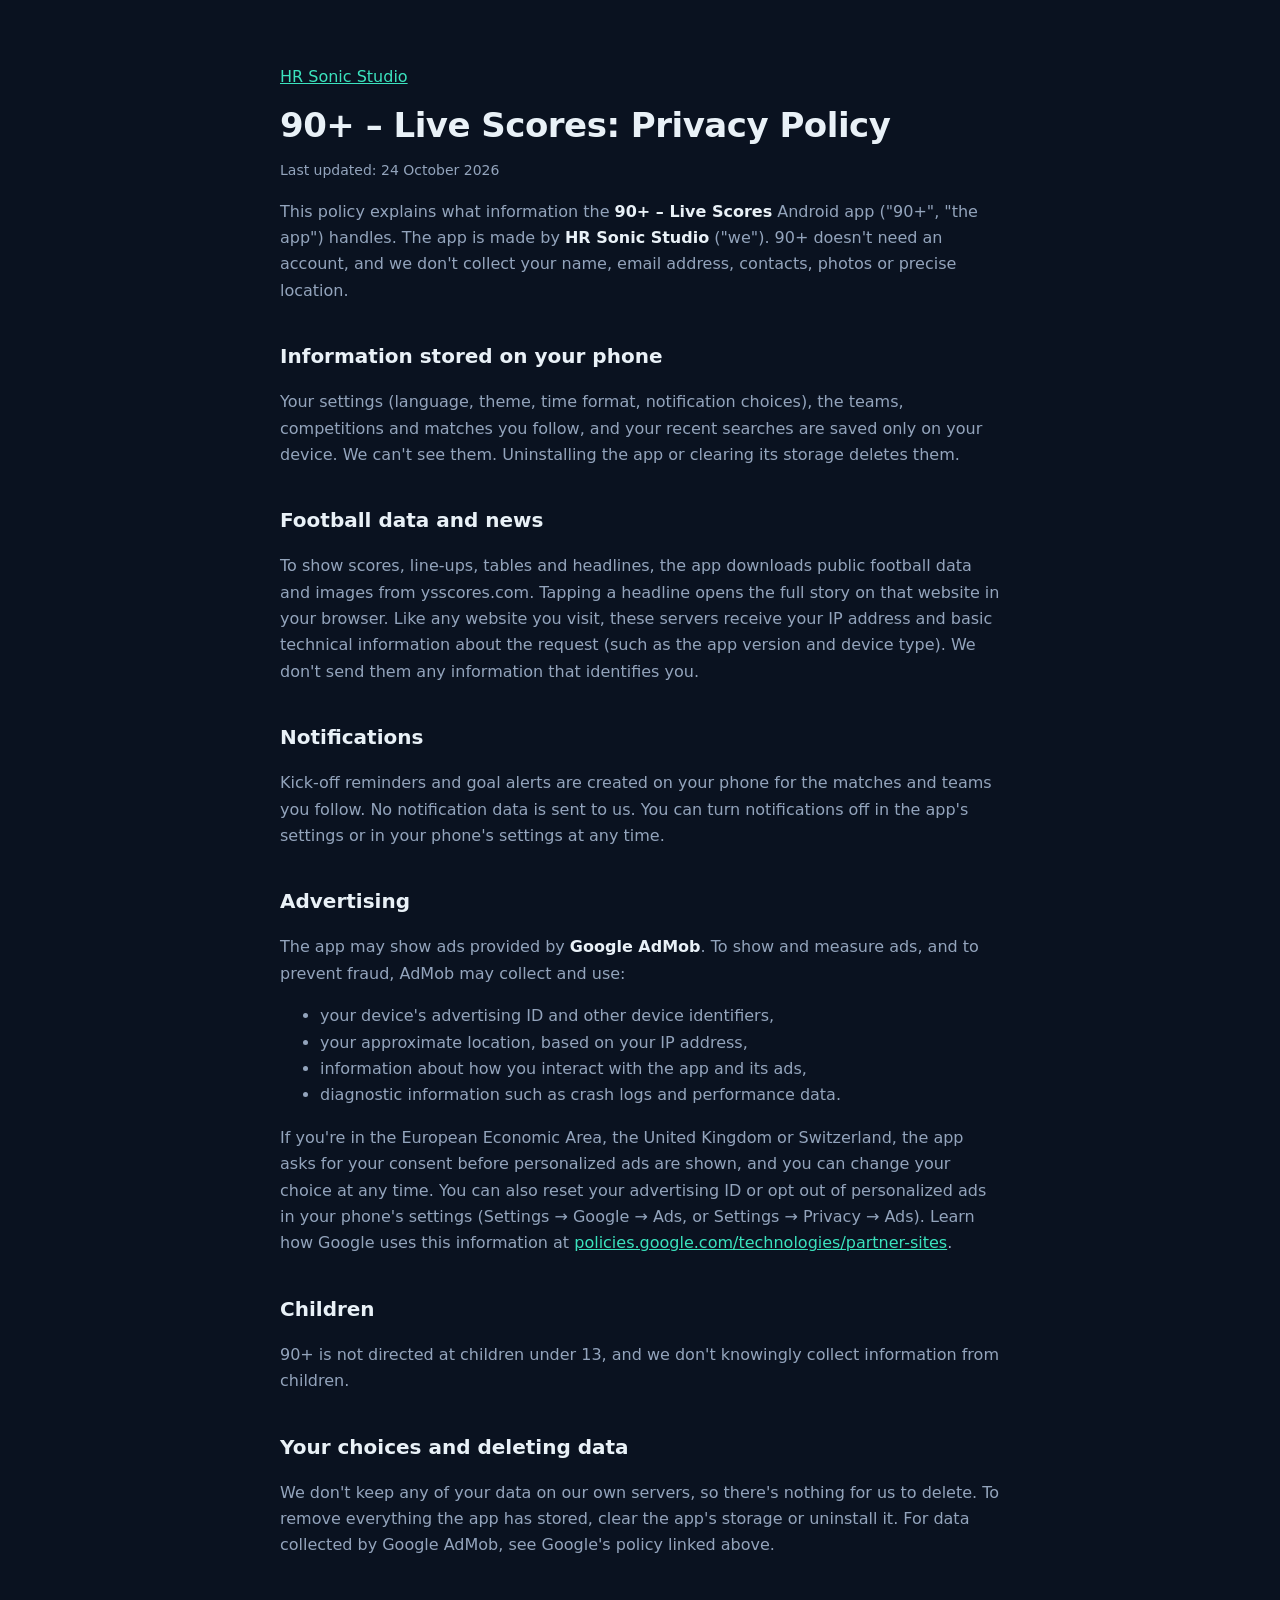
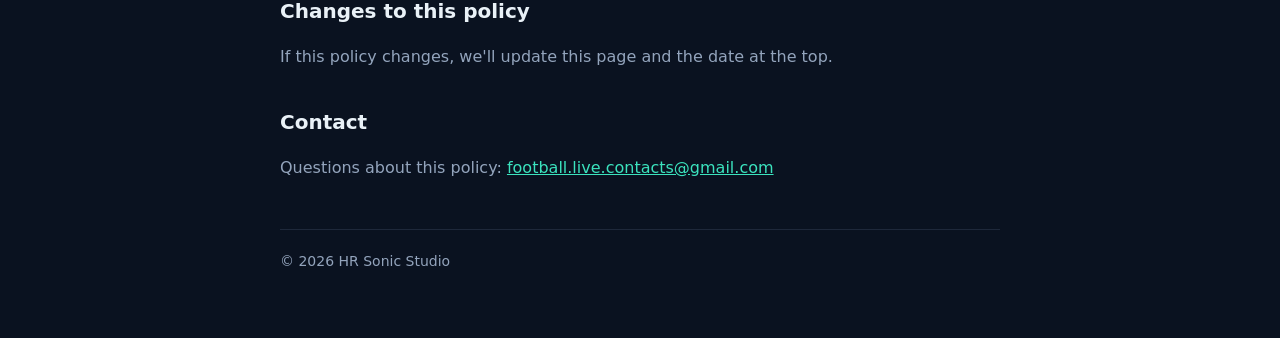
==== 90plus/privacy.html @ c352a8bf "Add HR Sonic Studio website and 90+ privacy policy Co-Authored-By: Claude Opus 5.5 <noreply@anthropi" ====
<!doctype html>
<html lang="en">
<head>
  <meta charset="utf-8" />
  <meta name="viewport" content="width=device-width, initial-scale=1" />
  <title>90+ Privacy Policy</title>
  <meta name="description" content="Privacy policy for the 90+ – Live Scores app by HR Sonic Studio." />
  <link rel="icon" href="icon.png" />
  <link rel="stylesheet" href="../style.css" />
</head>
<body>
  <main>
    <p><a href="../">HR Sonic Studio</a></p>
    <h1>90+ – Live Scores: Privacy Policy</h1>
    <p class="updated">Last updated: 24 October 2026</p>

    <p>
      This policy explains what information the <strong>90+ – Live Scores</strong> Android app ("90+", "the app") handles. The app is made by
      <strong>HR Sonic Studio</strong> ("we"). 90+ doesn't need an account, and we don't collect your name, email address, contacts, photos or
      precise location.
    </p>

    <h2>Information stored on your phone</h2>
    <p>
      Your settings (language, theme, time format, notification choices), the teams, competitions and matches you follow, and your recent searches
      are saved only on your device. We can't see them. Uninstalling the app or clearing its storage deletes them.
    </p>

    <h2>Football data and news</h2>
    <p>
      To show scores, line-ups, tables and headlines, the app downloads public football data and images from ysscores.com. Tapping a headline opens
      the full story on that website in your browser. Like any website you visit, these servers receive your IP address and basic technical
      information about the request (such as the app version and device type). We don't send them any information that identifies you.
    </p>

    <h2>Notifications</h2>
    <p>
      Kick-off reminders and goal alerts are created on your phone for the matches and teams you follow. No notification data is sent to us. You can
      turn notifications off in the app's settings or in your phone's settings at any time.
    </p>

    <h2>Advertising</h2>
    <p>
      The app may show ads provided by <strong>Google AdMob</strong>. To show and measure ads, and to prevent fraud, AdMob may collect and use:
    </p>
    <ul>
      <li>your device's advertising ID and other device identifiers,</li>
      <li>your approximate location, based on your IP address,</li>
      <li>information about how you interact with the app and its ads,</li>
      <li>diagnostic information such as crash logs and performance data.</li>
    </ul>
    <p>
      If you're in the European Economic Area, the United Kingdom or Switzerland, the app asks for your consent before personalized ads are shown,
      and you can change your choice at any time. You can also reset your advertising ID or opt out of personalized ads in your phone's settings
      (Settings → Google → Ads, or Settings → Privacy → Ads). Learn how Google uses this information at
      <a href="https://policies.google.com/technologies/partner-sites">policies.google.com/technologies/partner-sites</a>.
    </p>

    <h2>Children</h2>
    <p>90+ is not directed at children under 13, and we don't knowingly collect information from children.</p>

    <h2>Your choices and deleting data</h2>
    <p>
      We don't keep any of your data on our own servers, so there's nothing for us to delete. To remove everything the app has stored, clear the app's
      storage or uninstall it. For data collected by Google AdMob, see Google's policy linked above.
    </p>

    <h2>Changes to this policy</h2>
    <p>If this policy changes, we'll update this page and the date at the top.</p>

    <h2>Contact</h2>
    <p>Questions about this policy: <a href="mailto:football.live.contacts@gmail.com">football.live.contacts@gmail.com</a></p>

    <footer>© 2026 HR Sonic Studio</footer>
  </main>
</body>
</html>
---- style.css ----
:root {
  --bg: #0a1220;
  --surface: #101b2d;
  --line: rgba(148, 174, 214, 0.14);
  --text: #e9f1f7;
  --text-2: #93a4bc;
  --brand: #3be3be;
  color-scheme: dark;
}
* { box-sizing: border-box; }
html { -webkit-text-size-adjust: 100%; }
body {
  margin: 0;
  background: var(--bg);
  color: var(--text);
  font: 16px/1.65 system-ui, -apple-system, 'Segoe UI', Roboto, 'Noto Kufi Arabic', sans-serif;
}
main { max-width: 760px; margin: 0 auto; padding: 48px 20px 64px; }
a { color: var(--brand); }
h1 { font-size: 34px; line-height: 1.15; margin: 0 0 8px; letter-spacing: -0.5px; }
h2 { font-size: 20px; margin: 36px 0 8px; }
p, li { color: var(--text-2); }
strong { color: var(--text); }
.lead { font-size: 18px; margin: 0 0 32px; }
.card {
  display: flex; gap: 16px; align-items: center;
  padding: 18px; border: 1px solid var(--line); border-radius: 16px; background: var(--surface);
  text-decoration: none; color: inherit;
}
.card img { width: 64px; height: 64px; border-radius: 14px; flex: none; }
.card h3 { margin: 0 0 2px; font-size: 18px; color: var(--text); }
.card p { margin: 0; }
.links { display: flex; gap: 16px; flex-wrap: wrap; margin-top: 10px; font-size: 15px; }
footer { margin-top: 48px; padding-top: 20px; border-top: 1px solid var(--line); font-size: 14px; color: var(--text-2); }
.updated { font-size: 14px; }
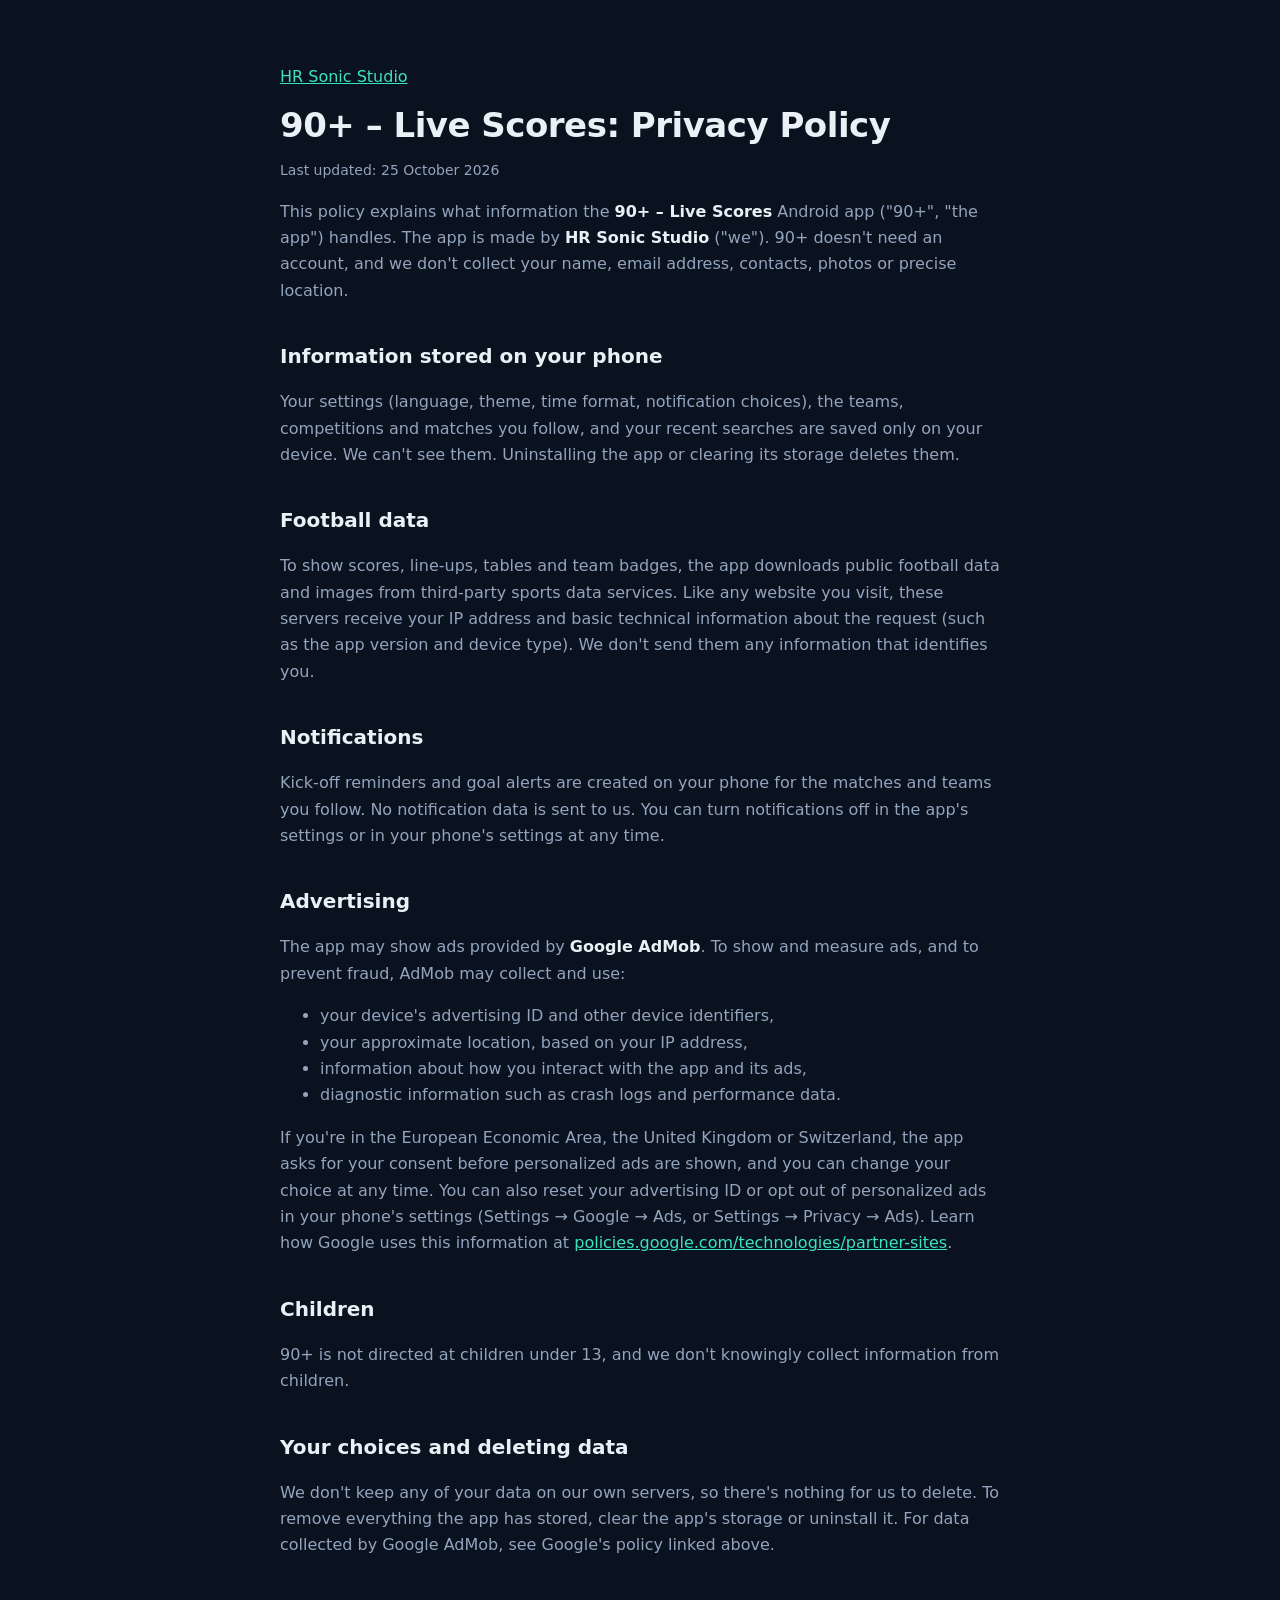
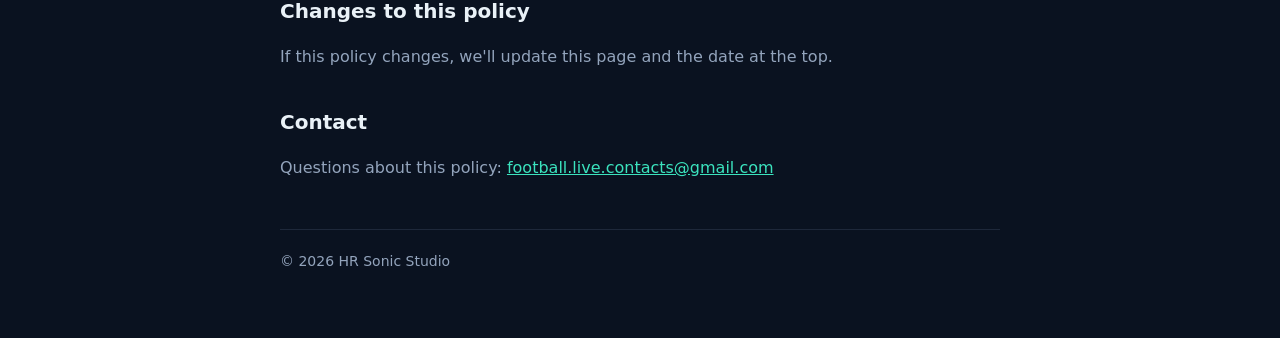
==== commit 07c179a7: "Privacy policy: remove news, name data sources generically Co-Authored-By: Claude Opus 5.5 <noreply@" ====
--- a/90plus/privacy.html
+++ b/90plus/privacy.html
@@ -12,7 +12,7 @@
   <main>
     <p><a href="../">HR Sonic Studio</a></p>
     <h1>90+ – Live Scores: Privacy Policy</h1>
-    <p class="updated">Last updated: 24 October 2026</p>
+    <p class="updated">Last updated: 25 October 2026</p>
 
     <p>
       This policy explains what information the <strong>90+ – Live Scores</strong> Android app ("90+", "the app") handles. The app is made by
@@ -26,11 +26,11 @@
       are saved only on your device. We can't see them. Uninstalling the app or clearing its storage deletes them.
     </p>
 
-    <h2>Football data and news</h2>
+    <h2>Football data</h2>
     <p>
-      To show scores, line-ups, tables and headlines, the app downloads public football data and images from ysscores.com. Tapping a headline opens
-      the full story on that website in your browser. Like any website you visit, these servers receive your IP address and basic technical
-      information about the request (such as the app version and device type). We don't send them any information that identifies you.
+      To show scores, line-ups, tables and team badges, the app downloads public football data and images from third-party sports data services.
+      Like any website you visit, these servers receive your IP address and basic technical information about the request (such as the app version
+      and device type). We don't send them any information that identifies you.
     </p>
 
     <h2>Notifications</h2>
